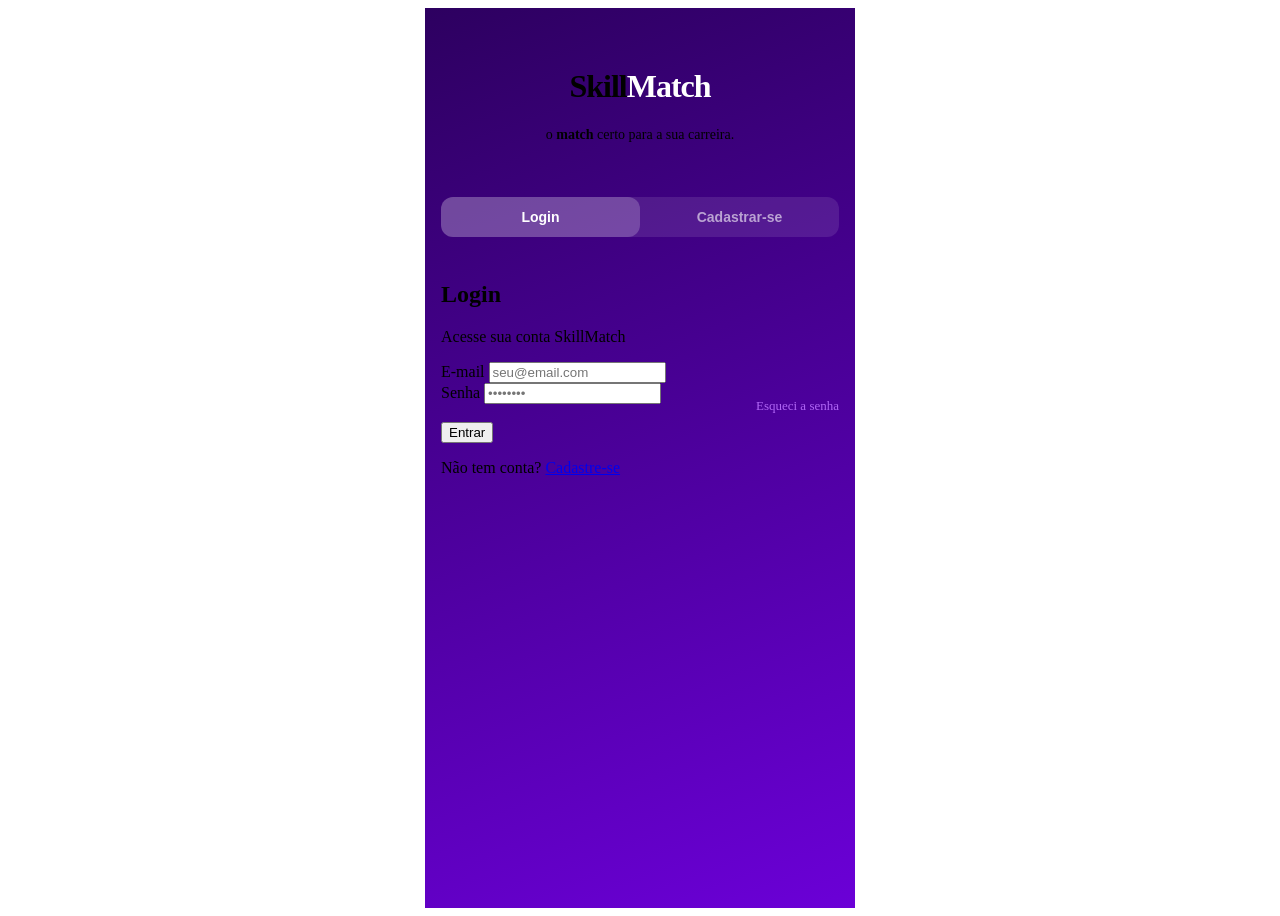
==== frontend/index.html @ f41782fa "feat(security): replace OpenAI ApiKey with a placeholder for enhanced security refactor(code): restr" ====
<!DOCTYPE html>
<html lang="pt-BR">
<head>
  <meta charset="UTF-8" />
  <meta name="viewport" content="width=device-width, initial-scale=1.0" />
  <title>SkillMatch</title>
  <link rel="icon" href="/img/iconSkillMatch.png" type="image/png">
  <link rel="stylesheet" href="/css/style.css" />
  <style>
    .auth-shell {
      max-width: 430px; margin: 0 auto; min-height: 100vh;
      background: linear-gradient(160deg, #2D0060 0%, #6B00D7 100%);
      display: flex; flex-direction: column;
    }
    .auth-top {
      padding: 60px 24px 40px;
      display: flex; flex-direction: column; align-items: center; gap: 8px;
    }
    .auth-top .logo-big { font-size: 32px; font-weight: 800; letter-spacing: -1px; }
    .auth-top .logo-big span { color: #ffffff; }
    .auth-top .tagline { font-size: 14px; text-align: center; }
    .tabs { display: flex; background: rgba(255,255,255,0.1); border-radius: 12px; margin: 0 16px; }
    .tab-btn {
      flex: 1; padding: 12px; border: none; background: none; color: rgba(255,255,255,0.6);
      font-size: 14px; font-weight: 600; cursor: pointer; border-radius: 12px;
      transition: all 0.2s;
    }
    .tab-btn.active { background: rgba(255,255,255,0.2); color: #fff; }
    .auth-form { padding: 24px 16px 40px; }
    .form-panel { display: none; }
    .form-panel.active { display: block; }
    .forgot-link { text-align: right; margin-top: -8px; margin-bottom: 8px; }
    .forgot-link a { color: #B066F5; font-size: 13px; text-decoration: none; }
  </style>
</head>
<body>
<div class="auth-shell">
  <div class="auth-top">
    <div class="logo-big">Skill<span>Match</span></div>
    <p class="tagline">o <strong>match</strong> certo para a sua carreira.</p>
  </div>

  <div class="tabs">
    <button class="tab-btn active" onclick="switchTab('login')">Login</button>
    <button class="tab-btn" onclick="switchTab('cadastro')">Cadastrar-se</button>
  </div>

  <div class="auth-form">
    <!-- LOGIN -->
    <div id="panel-login" class="form-panel active">
      <div class="card">
        <h2>Login</h2>
        <p>Acesse sua conta SkillMatch</p>
        <form id="form-login">
          <div class="field">
            <label>E-mail</label>
            <input type="email" id="login-email" required placeholder="seu@email.com" />
          </div>
          <div class="field">
            <label>Senha</label>
            <input type="password" id="login-senha" required placeholder="••••••••" />
          </div>
          <div class="forgot-link"><a href="pages/recuperar-senha.html">Esqueci a senha</a></div>
          <button type="submit" class="btn btn-primary">Entrar</button>
          <p class="text-center mt-16 text-sm">
            Não tem conta? <a class="link" href="#" onclick="switchTab('cadastro')">Cadastre-se</a>
          </p>
        </form>
      </div>
    </div>

    <!-- CADASTRO -->
    <div id="panel-cadastro" class="form-panel">
      <div class="card">
        <h2>Cadastrar-se</h2>
        <p>Crie sua conta e comece a gerar currículos</p>
        <form id="form-cadastro">
          <div class="field">
            <label>Nome completo</label>
            <input type="text" id="cad-nome" required placeholder="Joana Souza" />
          </div>
          <div class="field">
            <label>E-mail</label>
            <input type="email" id="cad-email" required placeholder="seu@email.com" />
          </div>
          <div class="field">
            <label>Senha</label>
            <input type="password" id="cad-senha" required placeholder="Mínimo 6 caracteres" minlength="6" />
          </div>
          <div class="field">
            <label>Confirmar senha</label>
            <input type="password" id="cad-confirma" required placeholder="Repita a senha" />
          </div>
          <button type="submit" class="btn btn-primary">Criar conta</button>
          <p class="text-center mt-16 text-sm">
            Já tem conta? <a class="link" href="#" onclick="switchTab('login')">Fazer login</a>
          </p>
        </form>
      </div>
    </div>
  </div>
</div>

<script src="js/api.js"></script>
<script>
  // Redireciona se já logado
  if (api.isLoggedIn()) window.location.href = 'app.html';

  function switchTab(tab) {
    document.querySelectorAll('.tab-btn').forEach((b, i) =>
      b.classList.toggle('active', (i === 0 && tab === 'login') || (i === 1 && tab === 'cadastro')));
    document.getElementById('panel-login').classList.toggle('active', tab === 'login');
    document.getElementById('panel-cadastro').classList.toggle('active', tab === 'cadastro');
  }

  document.getElementById('form-login').addEventListener('submit', async (e) => {
    e.preventDefault();
    const btn = e.target.querySelector('button');
    btn.disabled = true; btn.textContent = 'Entrando...';
    try {
      await api.login(
        document.getElementById('login-email').value,
        document.getElementById('login-senha').value
      );
      window.location.href = 'app.html';
    } catch (err) {
      showToast(err.message, 'error');
      btn.disabled = false; btn.textContent = 'Entrar';
    }
  });

  document.getElementById('form-cadastro').addEventListener('submit', async (e) => {
    e.preventDefault();
    if (document.getElementById('cad-senha').value !== document.getElementById('cad-confirma').value) {
      showToast('As senhas não coincidem.', 'error'); return;
    }
    const btn = e.target.querySelector('button');
    btn.disabled = true; btn.textContent = 'Criando conta...';
    try {
      await api.register(
        document.getElementById('cad-nome').value,
        document.getElementById('cad-email').value,
        document.getElementById('cad-senha').value
      );
      window.location.href = 'app.html';
    } catch (err) {
      showToast(err.message, 'error');
      btn.disabled = false; btn.textContent = 'Criar conta';
    }
  });
</script>
</body>
</html>
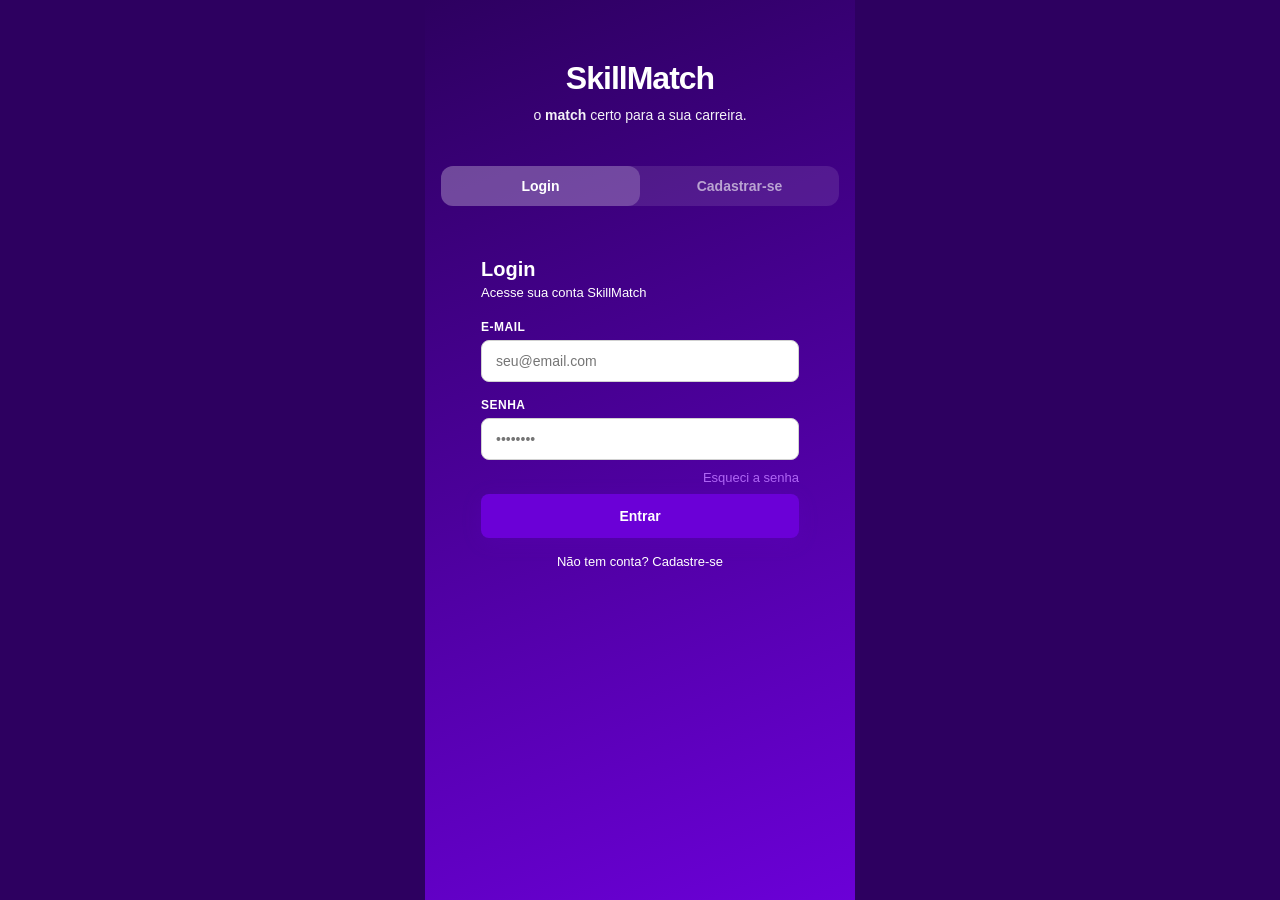
==== commit cd158ba4: "feat(security): replace OpenAI ApiKey with a placeholder for security; update HTML files to include " ====
--- a/frontend/index.html
+++ b/frontend/index.html
@@ -6,6 +6,8 @@
   <title>SkillMatch</title>
   <link rel="icon" href="/img/iconSkillMatch.png" type="image/png">
   <link rel="stylesheet" href="/css/style.css" />
+  <link rel="stylesheet" href="/frontend/css/style.css" />
+  
   <style>
     .auth-shell {
       max-width: 430px; margin: 0 auto; min-height: 100vh;
--- a/frontend/css/style.css
+++ b/frontend/css/style.css
@@ -0,0 +1,439 @@
+/* ─────────────────────────────────────────────
+   SkillMatch — Design System
+   Paleta: roxo conforme wireframes
+───────────────────────────────────────────── */
+:root {
+  --purple-dark:  #2D0060;
+  --purple-main:  #6B00D7;
+  --purple-mid:   #8B2AE8;
+  --purple-light: #B066F5;
+  --purple-bg:    #F3E8FF;
+  --white:        #FFFFFF;
+  --gray-100:     #F5F5F5;
+  --gray-300:     #D1D1D1;
+  --gray-500:     #7A7A7A;
+  --gray-700:     #3D3D3D;
+  --danger:       #E53935;
+  --success:      #2E7D32;
+
+  --radius-sm:    8px;
+  --radius-md:    12px;
+  --radius-lg:    20px;
+  --shadow:       0 4px 20px rgba(107,0,215,0.15);
+  --transition:   0.2s ease;
+}
+
+*, *::before, *::after { box-sizing: border-box; margin: 0; padding: 0; }
+
+body {
+  font-family: 'Inter', 'Segoe UI', sans-serif;
+  background: var(--purple-dark);
+  color: var(--white);
+  min-height: 100vh;
+}
+
+/* ── Layout principal ── */
+.app-shell {
+  max-width: 430px;
+  margin: 0 auto;
+  min-height: 100vh;
+  background: linear-gradient(160deg, var(--purple-dark) 0%, var(--purple-main) 100%);
+  position: relative;
+  display: flex;
+  flex-direction: column;
+}
+
+/* ── Header ── */
+.app-header {
+  width: 100%;
+
+  padding: 20px 24px 0;
+
+  display: flex;
+  justify-content: flex-end;
+  align-items: center;
+
+  background: transparent;
+
+  position: relative;
+  z-index: 3;
+}
+.app-header .logo { font-size: 22px; font-weight: 800; letter-spacing: -0.5px; }
+.app-header .back-btn {
+  background: none; border: none; color: var(--white);
+  font-size: 20px; cursor: pointer; padding: 4px;
+}
+
+/* ── Cartão branco flutuante ── */
+.card {
+  border-radius: var(--radius-lg);
+  padding: 28px 24px;
+  color: var(--gray-700);
+  margin: 0 16px;
+}
+.card h2 { font-size: 20px; font-weight: 700; color: var(--white); margin-bottom: 4px; }
+.card p  { font-size: 13px; color: var(--white); margin-bottom: 20px; }
+
+/* ── Campos de formulário ── */
+.field { margin-bottom: 16px; }
+.field label { display: block; font-size: 12px; font-weight: 600; color: var(--white); margin-bottom: 6px; text-transform: uppercase; letter-spacing: 0.5px; }
+.field input,
+.field select,
+.field textarea {
+  width: 100%;
+  padding: 12px 14px;
+  border: 1.5px solid var(--gray-300);
+  border-radius: var(--radius-sm);
+  font-size: 14px;
+  color: var(--gray-700);
+  background: var(--white);
+  outline: none;
+  transition: border-color var(--transition);
+}
+.field input:focus,
+.field select:focus,
+.field textarea:focus { border-color: var(--purple-main); }
+.field textarea { resize: vertical; min-height: 90px; }
+.field-row { display: grid; grid-template-columns: 1fr 1fr; gap: 12px; }
+
+/* ── Botões ── */
+.btn {
+  display: inline-flex; align-items: center; justify-content: center; gap: 8px;
+  padding: 14px 24px;
+  border: none; border-radius: var(--radius-sm);
+  font-size: 14px; font-weight: 600; cursor: pointer;
+  transition: all var(--transition);
+  width: 100%;
+}
+.btn-primary { background: var(--purple-main); color: var(--white); }
+.btn-primary:hover { background: var(--purple-mid); transform: translateY(-1px); box-shadow: var(--shadow); }
+.btn-ghost { background: rgba(255,255,255,0.15); color: var(--white); }
+.btn-ghost:hover { background: rgba(255,255,255,0.25); }
+.btn-danger { background: var(--danger); color: var(--white); }
+.btn-sm { padding: 8px 16px; font-size: 13px; width: auto; }
+.btn:disabled { opacity: 0.5; cursor: not-allowed; transform: none; }
+
+/* ── Link ── */
+.link { color: var(--white); text-decoration: none; font-size: 13px; font-weight: 500; }
+.link:hover { text-decoration: underline; }
+
+/* ── Navegação inferior ── */
+.bottom-nav {
+  position: fixed;
+  bottom: 0; left: 50%;
+  transform: translateX(-50%);
+  width: 100%; max-width: 430px;
+  background: rgba(20,0,50,0.95);
+  backdrop-filter: blur(12px);
+  display: flex;
+  border-top: 1px solid rgba(255,255,255,0.1);
+  z-index: 100;
+}
+.bottom-nav a {
+  flex: 1; display: flex; flex-direction: column; align-items: center;
+  padding: 12px 8px; text-decoration: none;
+  color: rgba(255,255,255,0.5); font-size: 11px; gap: 4px;
+  transition: color var(--transition);
+}
+.bottom-nav a.active, .bottom-nav a:hover { color: var(--purple-light); }
+.bottom-nav a svg { width: 22px; height: 22px; }
+
+/* ── Tags / chips ── */
+.tags-container { display: flex; flex-wrap: wrap; gap: 8px; }
+.tag {
+  display: inline-flex; align-items: center; gap: 6px;
+  padding: 6px 12px; border-radius: 999px;
+  font-size: 13px; font-weight: 500; cursor: pointer;
+  border: 1.5px solid var(--purple-light);
+  color: var(--purple-main); background: var(--purple-bg);
+  transition: all var(--transition);
+}
+.tag.active { background: var(--purple-main); color: var(--white); border-color: var(--purple-main); }
+.tag .remove { font-size: 16px; line-height: 1; opacity: 0.7; }
+
+/* ── Passo a passo (perfil âncora) ── */
+.steps-bar { display: flex; gap: 6px; padding: 16px 24px 0; }
+.step-dot {
+  flex: 1; height: 6px; border-radius: 999px;
+  background: rgba(255,255,255,0.25);
+  transition: background var(--transition);
+}
+.step-dot.done   { background: var(--purple-light); }
+.step-dot.active { background: var(--white); }
+
+/* ── Seção editável do CV ── */
+.cv-section {
+  background: var(--white);
+  border-radius: var(--radius-md);
+  margin-bottom: 12px;
+  overflow: hidden;
+}
+.cv-section-header {
+  display: flex; align-items: center; justify-content: space-between;
+  padding: 14px 16px;
+  background: var(--purple-bg);
+}
+.cv-section-header h3 { font-size: 14px; font-weight: 700; color: var(--purple-main); }
+.cv-section-header .edit-badge {
+  font-size: 11px; color: var(--purple-light);
+  background: var(--purple-main); padding: 2px 8px; border-radius: 999px;
+}
+.cv-section-body { padding: 14px 16px; color: var(--gray-700); font-size: 14px; }
+
+/* ── Card de histórico ── */
+.history-card {
+  background: rgba(255,255,255,0.1);
+  border-radius: var(--radius-md);
+  padding: 16px;
+  margin-bottom: 12px;
+  cursor: pointer;
+  transition: background var(--transition);
+  border: 1px solid rgba(255,255,255,0.1);
+}
+.history-card:hover { background: rgba(255,255,255,0.18); }
+.history-card .title { font-size: 15px; font-weight: 600; }
+.history-card .meta  { font-size: 12px; opacity: 0.7; margin-top: 4px; }
+.history-card .badge-edited {
+  display: inline-block; margin-top: 6px;
+  font-size: 11px; background: rgba(255,255,255,0.2);
+  padding: 2px 8px; border-radius: 999px;
+}
+
+/* ── Alerta/Toast ── */
+.toast {
+  position: fixed; top: 20px; left: 50%; transform: translateX(-50%);
+  padding: 12px 24px; border-radius: var(--radius-sm);
+  font-size: 14px; font-weight: 500; z-index: 9999;
+  animation: slideDown 0.3s ease;
+  max-width: 380px; text-align: center;
+}
+.toast.success { background: var(--success); color: var(--white); }
+.toast.error   { background: var(--danger); color: var(--white); }
+@keyframes slideDown { from { opacity: 0; transform: translateX(-50%) translateY(-10px); } to { opacity: 1; transform: translateX(-50%) translateY(0); } }
+
+/* ── Loading spinner ── */
+.spinner {
+  width: 40px; height: 40px;
+  border: 3px solid rgba(255,255,255,0.2);
+  border-top-color: var(--white);
+  border-radius: 50%;
+  animation: spin 0.8s linear infinite;
+  margin: 0 auto;
+}
+@keyframes spin { to { transform: rotate(360deg); } }
+
+.loading-overlay {
+  position: fixed; inset: 0;
+  background: rgba(20,0,50,0.85);
+  display: flex; flex-direction: column;
+  align-items: center; justify-content: center;
+  gap: 16px; z-index: 9998;
+}
+.loading-overlay p { color: var(--white); font-size: 15px; opacity: 0.9; }
+
+/* ── Tela principal ── */
+
+/* conteúdo fica na frente */
+.hero-circle .avatar,
+.hero-circle .hero-text{
+  position: relative;
+  z-index: 2;
+}
+/* círculo grande */
+.home-hero{
+  width: 100%;
+
+  background: linear-gradient(
+    180deg,
+    #a058ff9f 0%,
+    #b27bff8c 80%
+  );
+
+  border-bottom-left-radius: 50%;
+  border-bottom-right-radius: 50%;
+
+  overflow: visible;
+
+  box-shadow:
+    inset 0 -8px 20px  rgba(255,255,255,0.15),
+    0 10px 30px rgba(0,0,0,0.25);
+}
+
+.home-hero{
+  width: 100%;
+  min-height: 320px;
+
+  padding-bottom: 50px;
+
+  background: linear-gradient(
+    180deg,
+    #a058ff31 0%,
+    #b27bff3b 100%
+  );
+
+  border-bottom-left-radius: 50%;
+  border-bottom-right-radius: 50%;
+
+  display: flex;
+  flex-direction: column;
+  align-items: center;
+
+  overflow: hidden;
+
+  box-shadow:
+    0 12px 24px rgba(0,0,0,0.22);
+}
+
+/* LOGO A DO FUNDO */
+.hero-bg-logo{
+  position: absolute;
+  width: 101%;
+  max-width: 600px;
+
+  opacity: 0.1;
+
+  bottom: 30px;
+  left: 50%;
+
+  transform: translateX(-50%) ;
+
+  z-index: 0;
+  pointer-events: none;
+}
+
+.avatar {
+  width: 80px;
+  height: 80px;
+  border-radius: 50%;
+  background: var(--purple-mid);
+  display: flex;
+  align-items: center;
+  justify-content: center;
+  font-size: 32px;
+  font-weight: 700;
+  color: var(--white);
+}
+.hero-text {
+  display: flex;
+  flex-direction: column;
+  align-items: center;
+  gap: 8px;
+}
+.home-hero .greeting {
+  font-size: 13px;
+  opacity: 0.7;
+}
+.home-hero .name {
+  font-size: 28px;
+  font-weight: 700;
+  letter-spacing: -0.5px;
+}
+.tagline {
+  padding: 0 24px;
+  font-size: 15px;
+  margin: 0;
+  line-height: 1.5;
+  opacity: 0.95;
+}
+.home-actions {
+  padding: 8px 16px 20px;
+  display: grid;
+  grid-template-columns: repeat(2, minmax(0, 1fr));
+  gap: 14px;
+  margin-top: 90px;
+  position: relative;
+  z-index: 2;
+}
+
+.home-actions > :nth-child(3) {
+  grid-column: 1 / -1;
+}
+
+/* ── Botões especiais da home ── */
+.btn-large {
+  display: inline-flex;
+  flex-direction: column;
+  align-items: center;
+  justify-content: center;
+  gap: 14px;
+  padding: 22px 20px;
+  font-size: 15px;
+  font-weight: 700;
+  border-radius: 22px;
+  min-height: 120px;
+  text-align: center;
+  box-shadow: var(--shadow);
+  transition: transform var(--transition), box-shadow var(--transition), background var(--transition);
+}
+.btn-large .btn-icon {
+  display: inline-flex;
+  align-items: center;
+  justify-content: center;
+  width: 52px;
+  height: 52px;
+  border-radius: 50%;
+  background: rgba(255, 255, 255, 0.18);
+}
+.btn-large .btn-icon svg,
+.btn-large .btn-icon img {
+  width: 28px;
+  height: 28px;
+  object-fit: contain;
+}
+.btn-large:hover {
+  transform: translateY(-2px);
+}
+.btn-secondary,
+.btn-primary {
+  box-shadow: var(--shadow);
+}
+.btn-primary.btn-large,
+.btn-secondary {
+  border: 1px solid rgba(255, 255, 255, 0.22);
+  background: rgba(255, 255, 255, 0.12);
+  color: var(--white);
+}
+.btn-secondary:hover,
+.btn-primary.btn-large:hover {
+  background: rgba(255, 255, 255, 0.23);
+}
+
+.btn-history {
+  padding: 14px 24px;
+  font-size: 14px;
+  font-weight: 600;
+  border-radius: var(--radius-sm);
+  background: rgba(255, 255, 255, 0.1);
+  color: var(--white);
+  border: 1px solid rgba(255, 255, 255, 0.15);
+  width: 100%;
+  transition: all var(--transition);
+}
+.btn-history:hover {
+  background: rgba(255, 255, 255, 0.15);
+  transform: translateY(-1px);
+}
+
+/* ── Utilitários ── */
+.mt-8  { margin-top: 8px; }
+.mt-16 { margin-top: 16px; }
+.mt-24 { margin-top: 24px; }
+.mb-16 { margin-bottom: 16px; }
+.text-center { text-align: center; }
+.text-sm { font-size: 13px; }
+.text-muted { opacity: 0.65; }
+.divider { border: none; border-top: 1px solid var(--gray-300); margin: 16px 0; }
+.pb-nav { padding-bottom: 50%; } /* espaço para nav inferior */
+
+/* ── Badge ── */
+.badge {
+  display: inline-block;
+  background: rgba(176,102,245,0.2);
+  color: #B066F5;
+  padding: 6px 12px;
+  border-radius: 20px;
+  font-size: 13px;
+  font-weight: 500;
+  border: 1px solid rgba(176,102,245,0.3);
+}
+
